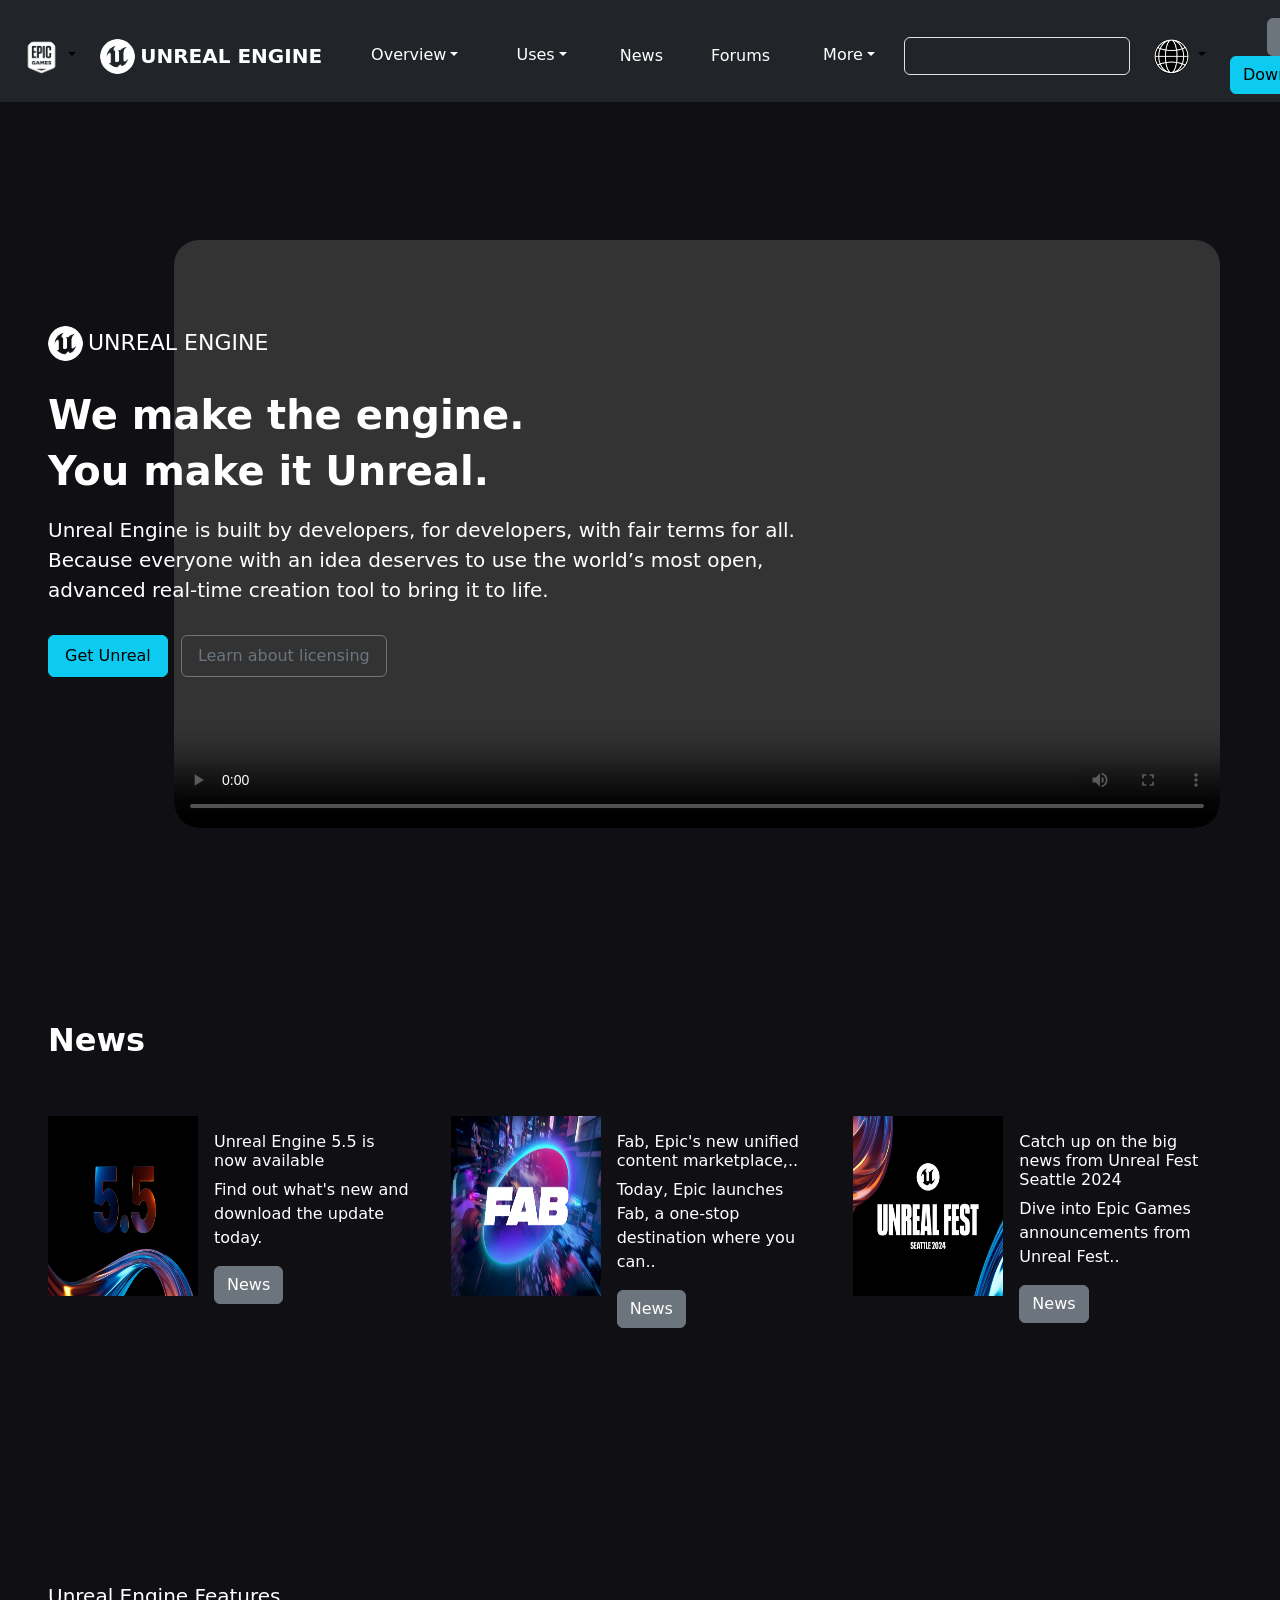
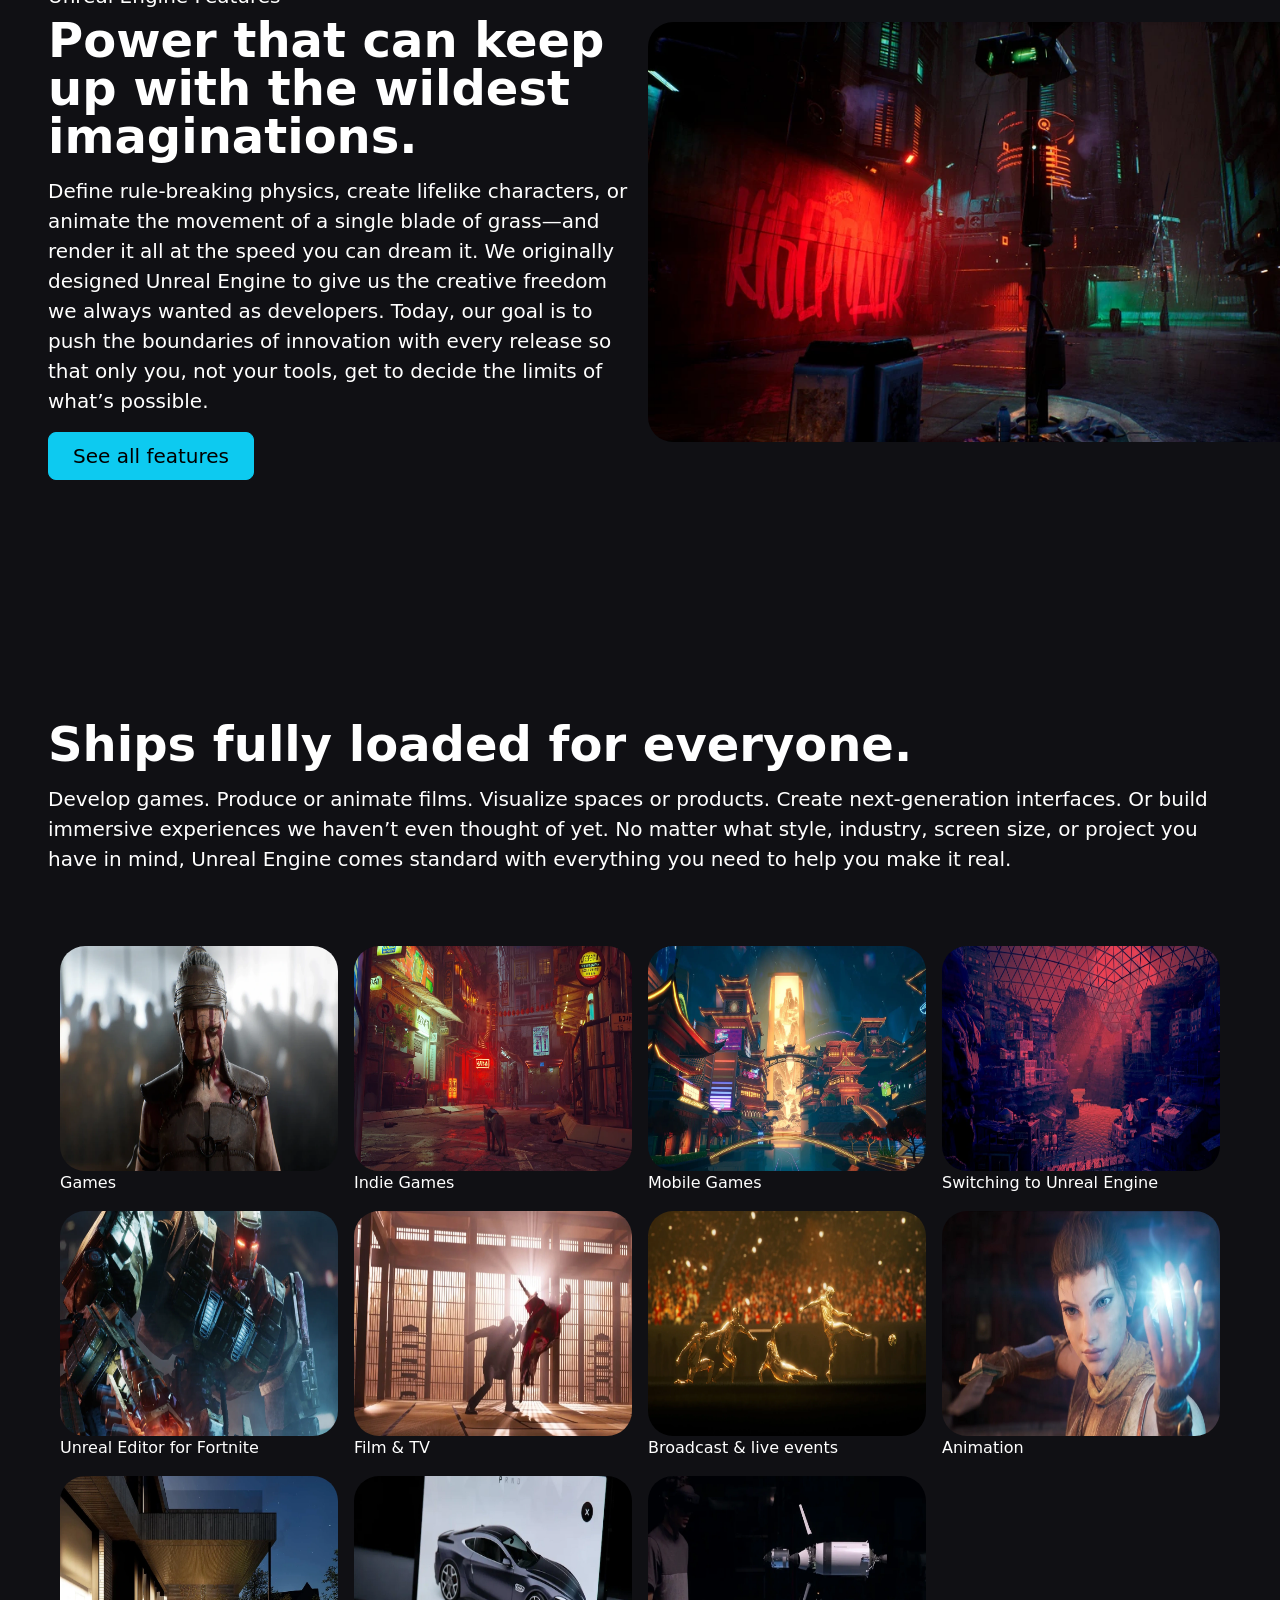
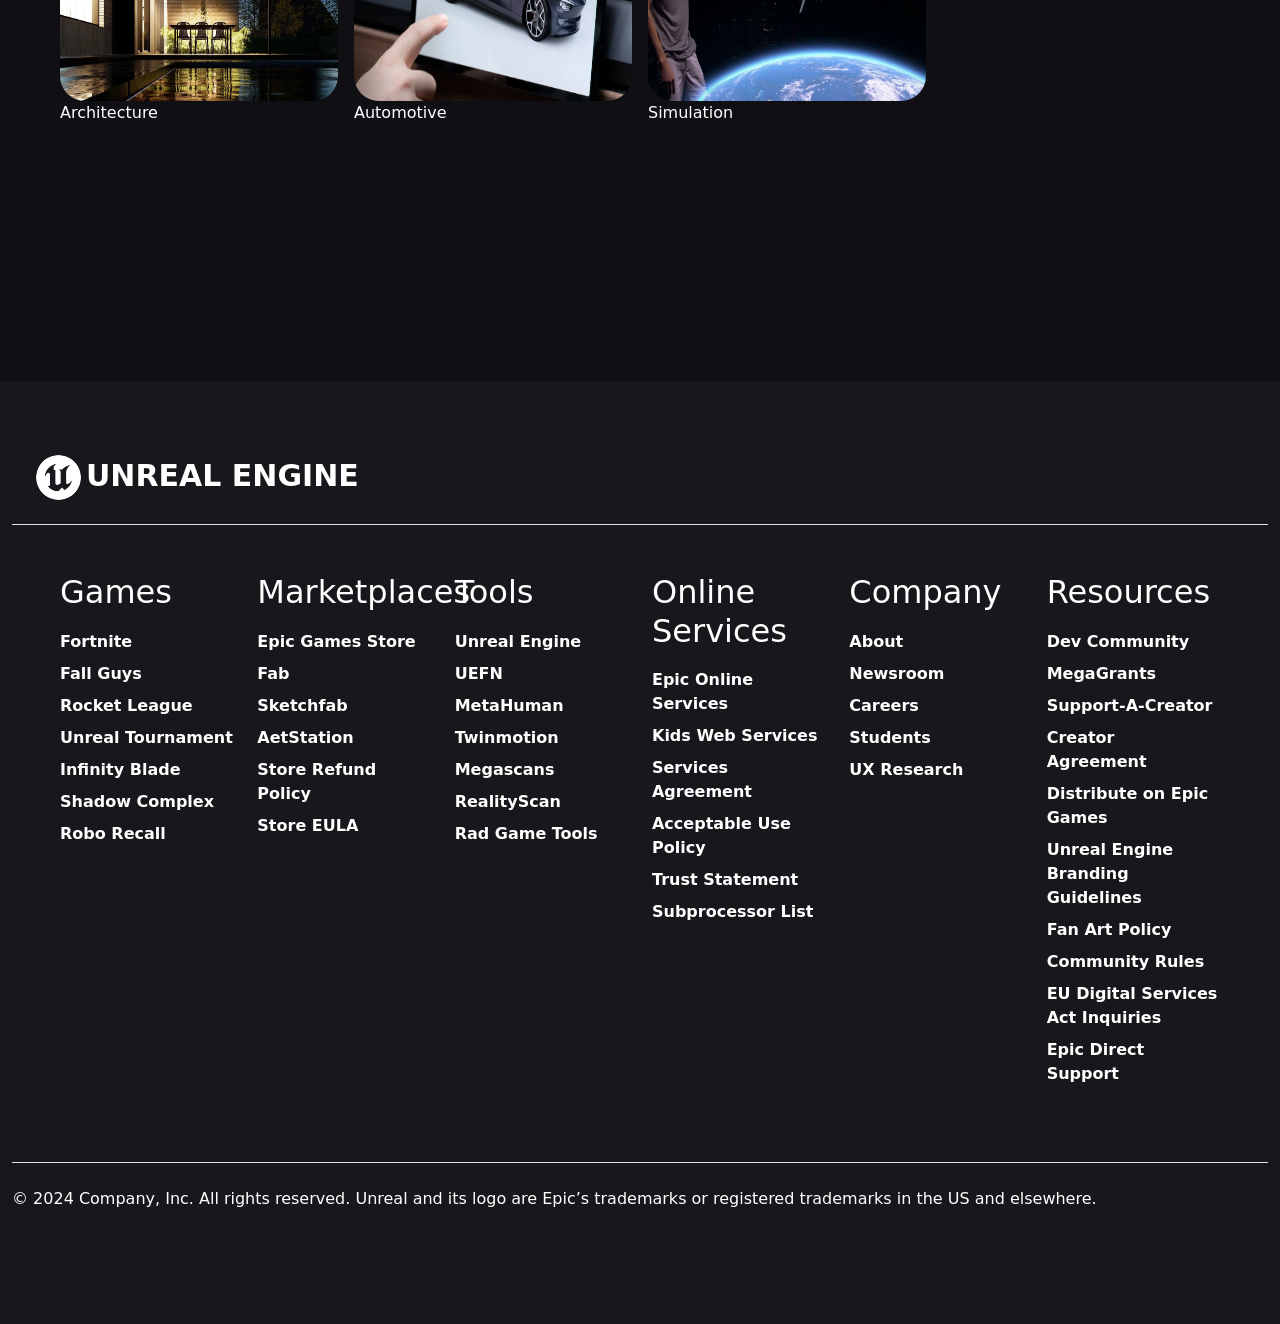
==== index.html @ 0ea53f39 "new" ====
<!DOCTYPE html>
<html lang="en">

<head>
  <meta charset="UTF-8">
    <meta name="viewport" content="width=device-width, initial-scale=1.0">
    <title>unrealengine.com</title>
    <link rel="icon" href="img/UNREALE-LOGO.png"/>
    <link href="https://cdn.jsdelivr.net/npm/bootstrap@5.3.3/dist/css/bootstrap.min.css" rel="stylesheet"
        integrity="sha384-QWTKZyjpPEjISv5WaRU9OFeRpok6YctnYmDr5pNlyT2bRjXh0JMhjY6hW+ALEwIH" crossorigin="anonymous">
    <script src="https://cdn.jsdelivr.net/npm/bootstrap@5.3.3/dist/js/bootstrap.bundle.min.js"
        integrity="sha384-YvpcrYf0tY3lHB60NNkmXc5s9fDVZLESaAA55NDzOxhy9GkcIdslK1eN7N6jIeHz"
        crossorigin="anonymous"></script>
    <link rel="stylesheet" href="style.css" />
</head>

<body>

                              <!-- --------- Navbar --------- -->

    <nav class="navbar navbar-expand-lg navbar-dark bg-dark">
        <div class="container-fluid nav">
            <div class="dropdown text-end mx-4">
                <a href="#" class="d-block link-body-emphasis text-decoration-none dropdown-toggle"
                    data-bs-toggle="dropdown" aria-expanded="false">
                    <img src="img/EPIC-LOGO.png" alt="mdo" width="35" height="35" class="rounded-circle">
                </a>
                <ul class="dropdown-menu text-small text-bg-dark">
                    <li><a class="dropdown-item text-bg-dark" href="#">Play</a></li>
                    <li><a class="dropdown-item text-bg-dark" href="#">Fortnite</a></li>
                    <li><a class="dropdown-item text-bg-dark" href="#">Rocket League</a></li>
                    <li><a class="dropdown-item text-bg-dark" href="#">Fall Guys</a></li>
                    <li><hr class="dropdown-divider"></li>
                    <li><a class="dropdown-item text-bg-dark" href="#">Discover</a></li>
                    <li><a class="dropdown-item text-bg-dark" href="#">Epic Games Store</a></li>
                    <li><a class="dropdown-item text-bg-dark" href="#">Fab</a></li>
                    <li><a class="dropdown-item text-bg-dark" href="#">SketchFab</a></li>
                    <li><a class="dropdown-item text-bg-dark" href="#">ArtStation</a></li>
                </ul>
            </div>

            <a class="navbar-logo" href="index.html"><img src="img/UNREALE-LOGO.png" alt="E" width="35" height="35"></a>
            <a class="navbar-brand" href="#">UNREAL ENGINE</a>
            <button class="navbar-toggler" type="button" data-bs-toggle="collapse"
                data-bs-target="#navbarNavDarkDropdown" aria-controls="navbarNavDarkDropdown" aria-expanded="false"
                aria-label="Toggle navigation">
                <span class="navbar-toggler-icon"></span>
            </button>
            <div class="collapse navbar-collapse" id="navbarNavDarkDropdown">
                <ul class="navbar-nav">
                    <li class="nav-item dropdown">
                        <button class="btn btn-dark dropdown-toggle mx-3" data-bs-toggle="dropdown"
                            aria-expanded="false">Overview</button>
                        <ul class="dropdown-menu dropdown-menu-dark">
                            <li><a class="dropdown-item" href="#">Unreal Engine</a></li>
                            <li><a class="dropdown-item" href="#">Features</a></li>
                            <li><a class="dropdown-item" href="#">Licensing</a></li>
                            <li><a class="dropdown-item" href="#">FAQ</a></li>
                        </ul>
                    </li>
                    <li class="nav-item dropdown">
                        <button class="btn btn-dark dropdown-toggle mx-3" data-bs-toggle="dropdown"
                            aria-expanded="false">Uses</button>
                        <ul class="dropdown-menu dropdown-menu-dark">
                            <li><a class="dropdown-item" href="#">Switching to Unreal Engine</a></li>
                            <li><a class="dropdown-item" href="#">AAA games</a></li>
                            <li><a class="dropdown-item" href="#">Indie games</a></li>
                            <li><a class="dropdown-item" href="#">Mobile games</a></li>
                            <li><a class="dropdown-item" href="#">Unreal Editor for Fortnite </a></li>
                            <li><a class="dropdown-item" href="#">Film & TV</a></li>
                            <li><a class="dropdown-item" href="#">Broadcast & live events</a></li>
                            <li><a class="dropdown-item" href="#">Animation</a></li>
                            <li><a class="dropdown-item" href="#">Architecture</a></li>
                            <li><a class="dropdown-item" href="#">Automotive</a></li>
                            <li><a class="dropdown-item" href="#">Simulation</a></li>
                        </ul>
                    </li>
                    <li><a href="#" class="nav-link px-2 text-white mx-3">News</a></li>
                    <li><a href="#" class="nav-link px-2 text-white mx-3">Forums</a></li>
                    <li class="nav-item dropdown">
                        <button class="btn btn-dark dropdown-toggle mx-3" data-bs-toggle="dropdown"
                            aria-expanded="false">More</button>
                        <ul class="dropdown-menu dropdown-menu-dark">
                            <li><a class="dropdown-item" href="#">Documentation</a></li>
                            <li><a class="dropdown-item" href="#">Features</a></li>
                            <li><a class="dropdown-item" href="#">Licensing</a></li>
                            <li><a class="dropdown-item" href="#">Marketplace</a></li>
                        </ul>
                    </li>
                </ul>
            </div>

            <form class="col-12 col-lg-auto mb-3 mb-lg-0 me-lg-3" role="search">
                <input type="search" class="form-control form-control-dark text-bg-dark text-white" placeholder="Search"
                    aria-label="Search">
            </form>

            <div class="dropdown text-end mx-2">
                <a href="#" class="d-block link-body-emphasis text-decoration-none dropdown-toggle"
                    data-bs-toggle="dropdown" aria-expanded="false">
                    <img src="img/globle-icon.jpg" alt="mdo" width="35" height="35" class="rounded-circle">
                </a>
                <ul class="dropdown-menu text-small text-bg-dark">
                    <li><a class="dropdown-item text-bg-dark" href="#">English</a></li>
                    <li><a class="dropdown-item text-bg-dark" href="#">Hindi</a></li>
                </ul>
            </div>

            <div class="text-end tx-part">
                <a class="signin" href="sign.html" target="_blank"><button type="button" class="btn btn-secondary mx-1">Sign in</button></a>
                <button type="button" class="btn btn-info mx-3">Download</button>
            </div>
        </div>
    </nav>




                              <!-- ----- Hero-Content ----- -->


    <div class="container-fluid my-5 mymain">
        <div class="myvid px-5" style="text-align: right;">
            <video class="object-fit-contain vid-main" width="1046" height="588.38" controls autoplay loop>
                <source src="video/unreal.mp4" type="video/mp4">
            </video>
        </div>
        <div class="row hero-txt">
            <div class="col-sm-8 p-5">
                <h3><img src="img/UNREALE-LOGO.png" alt="unrealEngine-logo" width="35" height="35">UNREAL ENGINE</h3>
                <h2>We make the engine.</h2>
                <h2 class="h2-last">You make it Unreal.</h2>
                <span><p>Unreal Engine is built by developers, for developers, with fair terms for all. <br>
                  Because everyone with an idea deserves to use the world’s most open, advanced real-time creation tool to bring it to life.</p></span> 
                <button class="btn btn-info me-2 p-2 px-3">Get Unreal</button>
                <button class="btn btn-outline-secondary p-2 px-3">Learn about licensing</button>
            </div>
            <div class="col-sm-4"></div>
        </div>
    </div>

                              <!-- ------ content-1 ------ -->

    <div class="container-fluid p-5 my-5 content-1" id="hanging-icons">
        <h2>News</h2>
        <div class="row g-4 py-5 row-cols-1 row-cols-lg-3">
          <div class="col d-flex align-items-start">
            <div class="icon-square text-body-emphasis bg-body-secondary d-inline-flex align-items-center justify-content-center fs-4 flex-shrink-0 news-img-1">
              <img src="img/unreal-5-5.jpeg" alt="unreal-5.5" width="150" height="180"/>
            </div>
            <div class="news-info-1 p-3">
              <h3 class="fs-6">Unreal Engine 5.5 is now available</h3>
              <p>Find out what's new and download the update today.</p>
              <a href="#" class="btn btn-secondary">News</a>
            </div>
          </div>
          <div class="col d-flex align-items-start">
            <div class="icon-square text-body-emphasis bg-body-secondary d-inline-flex align-items-center justify-content-center fs-4 flex-shrink-0 news-img-2">
                <img src="img/unreal-fab.webp" alt="unreal-fab" width="150" height="180"/>
            </div>
            <div class="news-info-2 p-3">
              <h3 class="fs-6">Fab, Epic's new unified content marketplace,..</h3>
              <p>Today, Epic launches Fab, a one-stop destination where you can..</p>
              <a href="#" class="btn btn-secondary">News</a>
            </div>
          </div>
          <div class="col d-flex align-items-start">
            <div class="icon-square text-body-emphasis bg-body-secondary d-inline-flex align-items-center justify-content-center fs-4 flex-shrink-0 news-img-3">
                <img src="img/Unreal_Fest-1.jpg" alt="unreal-fest" width="150" height="180"/>
            </div>
            <div class="news-info-3 p-3">
              <h3 class="fs-6">Catch up on the big news from Unreal Fest Seattle 2024</h3>
              <p>Dive into Epic Games announcements from Unreal Fest..</p>
              <a href="#" class="btn btn-secondary">News</a>
            </div>
          </div>
        </div>
    </div>

                              <!-- Content-2 -->

    <div class="container-fluid col-xxl-12 p-5 my-5 content-2">
        <div class="row flex-lg-row-reverse align-items-center g-3 py-5">
          <div class="col-10 col-sm-8 col-lg-6">
            <img src="img/cyberpunk-street-environment.webp" class="d-block mx-lg-auto " alt="Bootstrap Themes" width="745" height="420">
          </div>
          <div class="col-lg-6 C2-info">
            <h5>Unreal Engine Features</h5>
            <h1 class="display-5 fw-bold lh-1 mb-3">Power that can keep up with the wildest imaginations.</h1>
            <p class="lead">Define rule-breaking physics, create lifelike characters, or animate the movement of a single blade of grass—and render it all at the speed you can dream it. We originally designed Unreal Engine to give us the creative freedom we always wanted as developers. Today, our goal is to push the boundaries of innovation with every release so that only you, not your tools, get to decide the limits of what’s possible.</p>
            <div class="d-grid gap-2 d-md-flex justify-content-md-start">
              <button type="button" class="btn btn-info btn-lg px-4 me-md-2">See all features</button>
            </div>
          </div>
        </div>
    </div>

                              <!-- Content-3 -->

    <div class="container-fluid col-xxl-12 p-5 my-5 content-3">
        <div class="row flex-lg-row-reverse align-items-center g-5 py-5">
          <div class="col-lg-12">
            <h1 class="display-5 fw-bold lh-1 mb-3">Ships fully loaded for everyone.</h1>
            <p class="lead">Develop games. Produce or animate films. Visualize spaces or products. Create next-generation interfaces. Or build immersive experiences we haven’t even thought of yet. No matter what style, industry, screen size, or project you have in mind, Unreal Engine comes standard with everything you need to help you make it real. </p>
          </div>
        </div>

                              <!-- IMAGE CONTENT -->

        <div class="album py-2">
            <div class="container-fluid">
                <div class="row row-cols-1 row-cols-sm-2 row-cols-md-4 g-3">
                    <div class="col">
                        <div class="card-1">
                          <img src="img/Games.webp" alt="Games" height="225" width="100%" >
                          <title>Placeholder</title><rect width="100%" height="100%" fill="#55595c"></rect><text x="50%" y="50%" fill="#eceeef" dy=".3em">Games</text>
                        </div>
                      </div>
                      
                      <div class="col">
                        <div class="card-2">
                          <img src="img/Indie games.webp" alt="Games" height="225" width="100%" >
                          <title>Placeholder</title><rect width="100%" height="100%" fill="#55595c"></rect><text x="50%" y="50%" fill="#eceeef" dy=".3em">Indie Games</text>
                        </div>
                      </div>
          
                      <div class="col">
                        <div class="card-3">
                          <img src="img/Mobile games.webp" alt="Games" height="225" width="100%" >
                          <title>Placeholder</title><rect width="100%" height="100%" fill="#55595c"></rect><text x="50%" y="50%" fill="#eceeef" dy=".3em">Mobile Games</text>
                        </div>
                      </div>
              
                      <div class="col">
                        <div class="card-4">
                          <img src="img/Switching to Unreal Engine.webp" alt="Games" height="225" width="100%" >
                          <title>Placeholder</title><rect width="100%" height="100%" fill="#55595c"></rect><text x="50%" y="50%" fill="#eceeef" dy=".3em">Switching to Unreal Engine</text>
                        </div>
                      </div>
          
                      <div class="col">
                        <div class="card-5">
                          <img src="img/Unreal Editor for Fortnite.webp" alt="Games" height="225" width="100%" >
                          <title>Placeholder</title><rect width="100%" height="100%" fill="#55595c"></rect><text x="50%" y="50%" fill="#eceeef" dy=".3em">Unreal Editor for Fortnite</text>
                        </div>
                      </div>
          
                      <div class="col">
                        <div class="card-6">
                          <img src="img/Film & TV.webp" alt="Games" height="225" width="100%" >
                          <title>Placeholder</title><rect width="100%" height="100%" fill="#55595c"></rect><text x="50%" y="50%" fill="#eceeef" dy=".3em">Film & TV</text>
                        </div>
                      </div>
              
                      <div class="col">
                        <div class="card-7">
                          <img src="img/Broadcast & live events.webp" alt="Games" height="225" width="100%" >
                          <title>Placeholder</title><rect width="100%" height="100%" fill="#55595c"></rect><text x="50%" y="50%" fill="#eceeef" dy=".3em">Broadcast & live events</text>
                        </div>
                      </div>
          
                      <div class="col">
                        <div class="card-8">
                          <img src="img/Animation.webp" alt="Games" height="225" width="100%" >
                          <title>Placeholder</title><rect width="100%" height="100%" fill="#55595c"></rect><text x="50%" y="50%" fill="#eceeef" dy=".3em">Animation</text>
                        </div>
                      </div>
          
                      <div class="col">
                        <div class="card-9">
                          <img src="img/architecture_thumbnail.webp" alt="Games" height="225" width="100%" >
                          <title>Placeholder</title><rect width="100%" height="100%" fill="#55595c"></rect><text x="50%" y="50%" fill="#eceeef" dy=".3em">Architecture</text>
                        </div>
                      </div>
          
                      <div class="col">
                        <div class="card-10">
                          <img src="img/automotive_thumbnail.webp" alt="Games" height="225" width="100%" >
                          <title>Placeholder</title><rect width="100%" height="100%" fill="#55595c"></rect><text x="50%" y="50%" fill="#eceeef" dy=".3em">Automotive</text>
                        </div>
                      </div>
          
                      <div class="col">
                        <div class="card-11">
                          <img src="img/simulation_thumbnail.webp" alt="Games" height="225" width="100%" >
                          <title>Placeholder</title><rect width="100%" height="100%" fill="#55595c"></rect><text x="50%" y="50%" fill="#eceeef" dy=".3em">Simulation</text>
                        </div>
                    </div>
                </div>
            </div>
        </div>
    </div>
    
                              <!-- ----- FOOTER ----- -->
    
    <div class="container-fluid footer-0">
        <footer class="py-5">
          <div class="d-flex flex-column flex-sm-row justify-content-between p-4 border-bottom">
            <a class="navbar-logo" href="index.html"><img src="img/UNREALE-LOGO.png" alt="E" width="45" height="45">UNREAL ENGINE</a>
          </div>

          <div class="row footer-info p-5">

            <div class="col-6 col-md-2 mb-3">
              <h5 class="fs-2">Games</h5>
              <ul class="nav flex-column">
                <li class="nav-item mb-2"><a href="#" class="nav-link p-0 fs-6">Fortnite</a></li>
                <li class="nav-item mb-2"><a href="#" class="nav-link p-0 fs-6">Fall Guys</a></li>
                <li class="nav-item mb-2"><a href="#" class="nav-link p-0 fs-6">Rocket League</a></li>
                <li class="nav-item mb-2"><a href="#" class="nav-link p-0 fs-6">Unreal Tournament</a></li>
                <li class="nav-item mb-2"><a href="#" class="nav-link p-0 fs-6">Infinity Blade</a></li>
                <li class="nav-item mb-2"><a href="#" class="nav-link p-0 fs-6">Shadow Complex</a></li>
                <li class="nav-item mb-2"><a href="#" class="nav-link p-0 fs-6">Robo Recall</a></li>
              </ul>
            </div>
      
            <div class="col-6 col-md-2 mb-3">
              <h5 class="fs-2">Marketplaces</h5>
              <ul class="nav flex-column">
                <li class="nav-item mb-2"><a href="#" class="nav-link p-0 fs-6">Epic Games Store</a></li>
                <li class="nav-item mb-2"><a href="#" class="nav-link p-0 fs-6">Fab</a></li>
                <li class="nav-item mb-2"><a href="#" class="nav-link p-0 fs-6">Sketchfab</a></li>
                <li class="nav-item mb-2"><a href="#" class="nav-link p-0 fs-6">AetStation</a></li>
                <li class="nav-item mb-2"><a href="#" class="nav-link p-0 fs-6">Store Refund Policy</a></li>
                <li class="nav-item mb-2"><a href="#" class="nav-link p-0 fs-6">Store EULA</a></li>
              </ul>
            </div>
      
            <div class="col-6 col-md-2 mb-3">
              <h5 class="fs-2">Tools</h5>
              <ul class="nav flex-column">
                <li class="nav-item mb-2"><a href="#" class="nav-link p-0 fs-6">Unreal Engine</a></li>
                <li class="nav-item mb-2"><a href="#" class="nav-link p-0 fs-6">UEFN</a></li>
                <li class="nav-item mb-2"><a href="#" class="nav-link p-0 fs-6">MetaHuman</a></li>
                <li class="nav-item mb-2"><a href="#" class="nav-link p-0 fs-6">Twinmotion</a></li>
                <li class="nav-item mb-2"><a href="#" class="nav-link p-0 fs-6">Megascans</a></li>
                <li class="nav-item mb-2"><a href="#" class="nav-link p-0 fs-6">RealityScan</a></li>
                <li class="nav-item mb-2"><a href="#" class="nav-link p-0 fs-6">Rad Game Tools</a></li>
              </ul>
            </div>
      
            <div class="col-6 col-md-2 mb-3">
              <h5 class="fs-2">Online Services</h5>
              <ul class="nav flex-column">
                <li class="nav-item mb-2"><a href="#" class="nav-link p-0 fs-6">Epic Online Services</a></li>
                <li class="nav-item mb-2"><a href="#" class="nav-link p-0 fs-6">Kids Web Services</a></li>
                <li class="nav-item mb-2"><a href="#" class="nav-link p-0 fs-6">Services Agreement</a></li>
                <li class="nav-item mb-2"><a href="#" class="nav-link p-0 fs-6">Acceptable Use Policy</a></li>
                <li class="nav-item mb-2"><a href="#" class="nav-link p-0 fs-6">Trust Statement</a></li>
                <li class="nav-item mb-2"><a href="#" class="nav-link p-0 fs-6">Subprocessor List</a></li>
              </ul>
            </div>
      
            <div class="col-6 col-md-2 mb-3">
              <h5 class="fs-2">Company</h5>
              <ul class="nav flex-column">
                <li class="nav-item mb-2"><a href="#" class="nav-link p-0 fs-6">About</a></li>
                <li class="nav-item mb-2"><a href="#" class="nav-link p-0 fs-6">Newsroom</a></li>
                <li class="nav-item mb-2"><a href="#" class="nav-link p-0 fs-6">Careers</a></li>
                <li class="nav-item mb-2"><a href="#" class="nav-link p-0 fs-6">Students</a></li>
                <li class="nav-item mb-2"><a href="#" class="nav-link p-0 fs-6">UX Research</a></li>
              </ul>
            </div>
      
            <div class="col-6 col-md-2 mb-3">
              <h5 class="fs-2">Resources</h5>
              <ul class="nav flex-column">
                <li class="nav-item mb-2"><a href="#" class="nav-link p-0 fs-6">Dev Community</a></li>
                <li class="nav-item mb-2"><a href="#" class="nav-link p-0 fs-6">MegaGrants</a></li>
                <li class="nav-item mb-2"><a href="#" class="nav-link p-0 fs-6">Support-A-Creator</a></li>
                <li class="nav-item mb-2"><a href="#" class="nav-link p-0 fs-6">Creator Agreement</a></li>
                <li class="nav-item mb-2"><a href="#" class="nav-link p-0 fs-6">Distribute on Epic Games</a></li>
                <li class="nav-item mb-2"><a href="#" class="nav-link p-0 fs-6">Unreal Engine Branding Guidelines</a></li>
                <li class="nav-item mb-2"><a href="#" class="nav-link p-0 fs-6">Fan Art Policy</a></li>
                <li class="nav-item mb-2"><a href="#" class="nav-link p-0 fs-6">Community Rules</a></li>
                <li class="nav-item mb-2"><a href="#" class="nav-link p-0 fs-6">EU Digital Services Act Inquiries</a></li>
                <li class="nav-item mb-2"><a href="#" class="nav-link p-0 fs-6">Epic Direct Support</a></li>
              </ul>
            </div>
          </div>
      
          <div class="d-flex flex-column flex-sm-row justify-content-between py-4 my-1 border-top">
            <p>© 2024 Company, Inc. All rights reserved. Unreal and its logo are Epic’s trademarks or registered trademarks in the US and elsewhere.</p>
            <ul class="list-unstyled d-flex">
              <li class="ms-3"><a class="link-body-emphasis" href="#"><svg class="bi" width="24" height="24"><use xlink:href="#twitter"></use></svg></a></li>
              <li class="ms-3"><a class="link-body-emphasis" href="#"><svg class="bi" width="24" height="24"><use xlink:href="#instagram"></use></svg></a></li>
              <li class="ms-3"><a class="link-body-emphasis" href="#"><svg class="bi" width="24" height="24"><use xlink:href="#facebook"></use></svg></a></li>
            </ul>
          </div>
        </footer>
    </div>

</body>

</html>
---- style.css ----
body{
    background-color: #101014;
}

            
/* Navbar */

.nav{
    padding-top: 10px;
}

.navbar-logo img{
    border-radius: 50%;
    margin-right: 5px;
}

.navbar-brand{
    font-weight: bolder;
    margin-right: 20px;
}

.navbar-collapse{
    font-style: arial sans-serif;
    font-size: 16px;
    font-family: 400;
}

.navbar-collapse button{
    font-style: arial sans-serif;
    font-size: 16px;
    font-weight: 400;
}

/* Hero-Content */


.mymain{
    position: relative;
    padding-top: 90px;
    padding-bottom: 90px;
}

.hero-txt{
    position: absolute;
    top: 0;
    margin-top: 10%;    
    color: white;
}

.hero-txt h2{
    font-size: 40px;
    font-weight: 900;
    font-style: sans-serif;
}

.hero-txt p{
    font-size: 20px;
    font-style: sans-serif;
}

.hero-txt img{
    border-radius: 50%;
    margin-right: 5px;
}

.hero-txt h3{
    font-size: 22px;
    margin-bottom: 30px;
}

.hero-txt .h2-last{
    margin-bottom: 20px;
}

.hero-txt p{
    margin-bottom: 30px;
}

.vid-main{
    border-radius: 25px;  
}

/* content-1 */

.content-1{
    color: white; 
}

.content-1 h2{
    font-weight: bolder;
}
.content-1 h3{
    color: white;
}


/* content-2 */

.content-2 .C2-info{
    color: white;
}

.content-2 img{
    border-radius: 25px;
}

/* content-3 */

.content-3{
    color: white;
}

/* IMAGE-CONTENT */

.content-3 img{
    border-radius: 25px;
}

/* FOOTER */

.footer-0{
    background-color: #18181c;
    color: white;
    margin-top: 200px;
}

.footer-0 a{
    text-decoration: none;
    color: white;
    font-size: 30px;
    font-weight: 600;
}
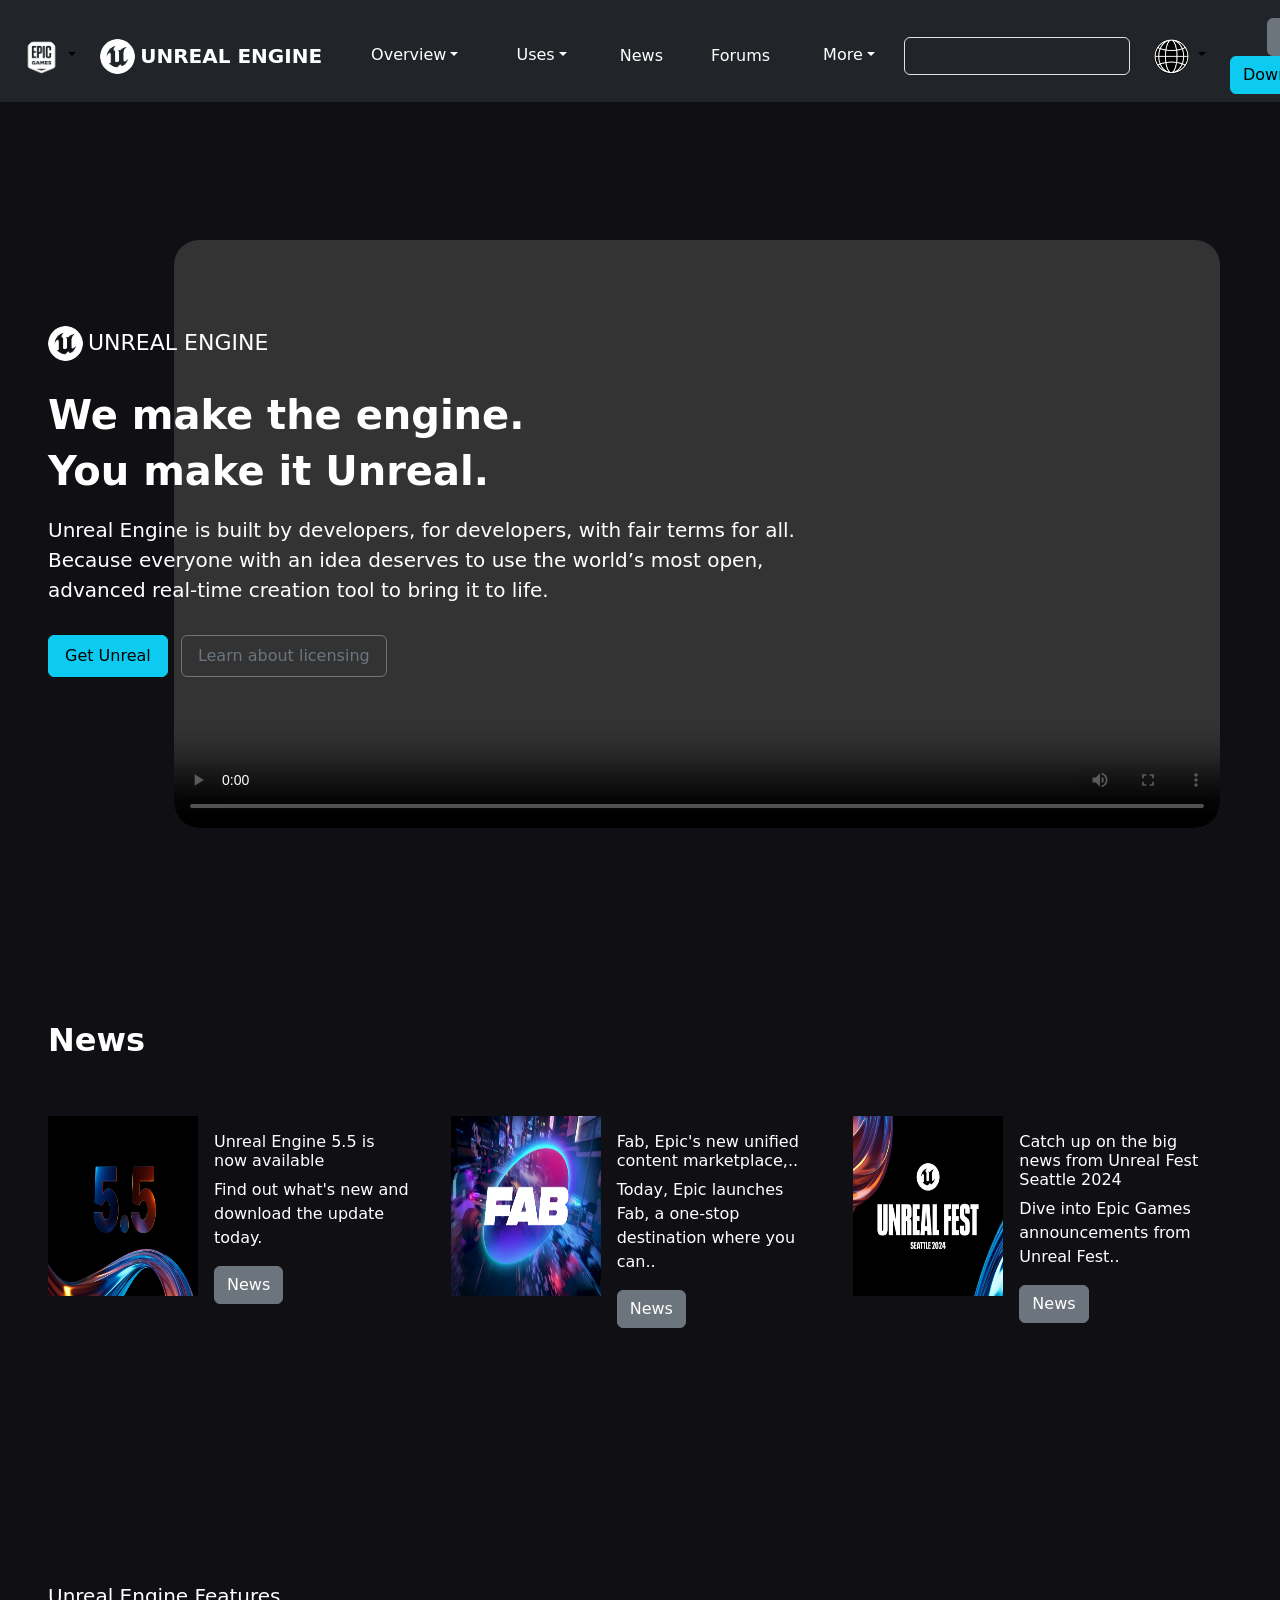
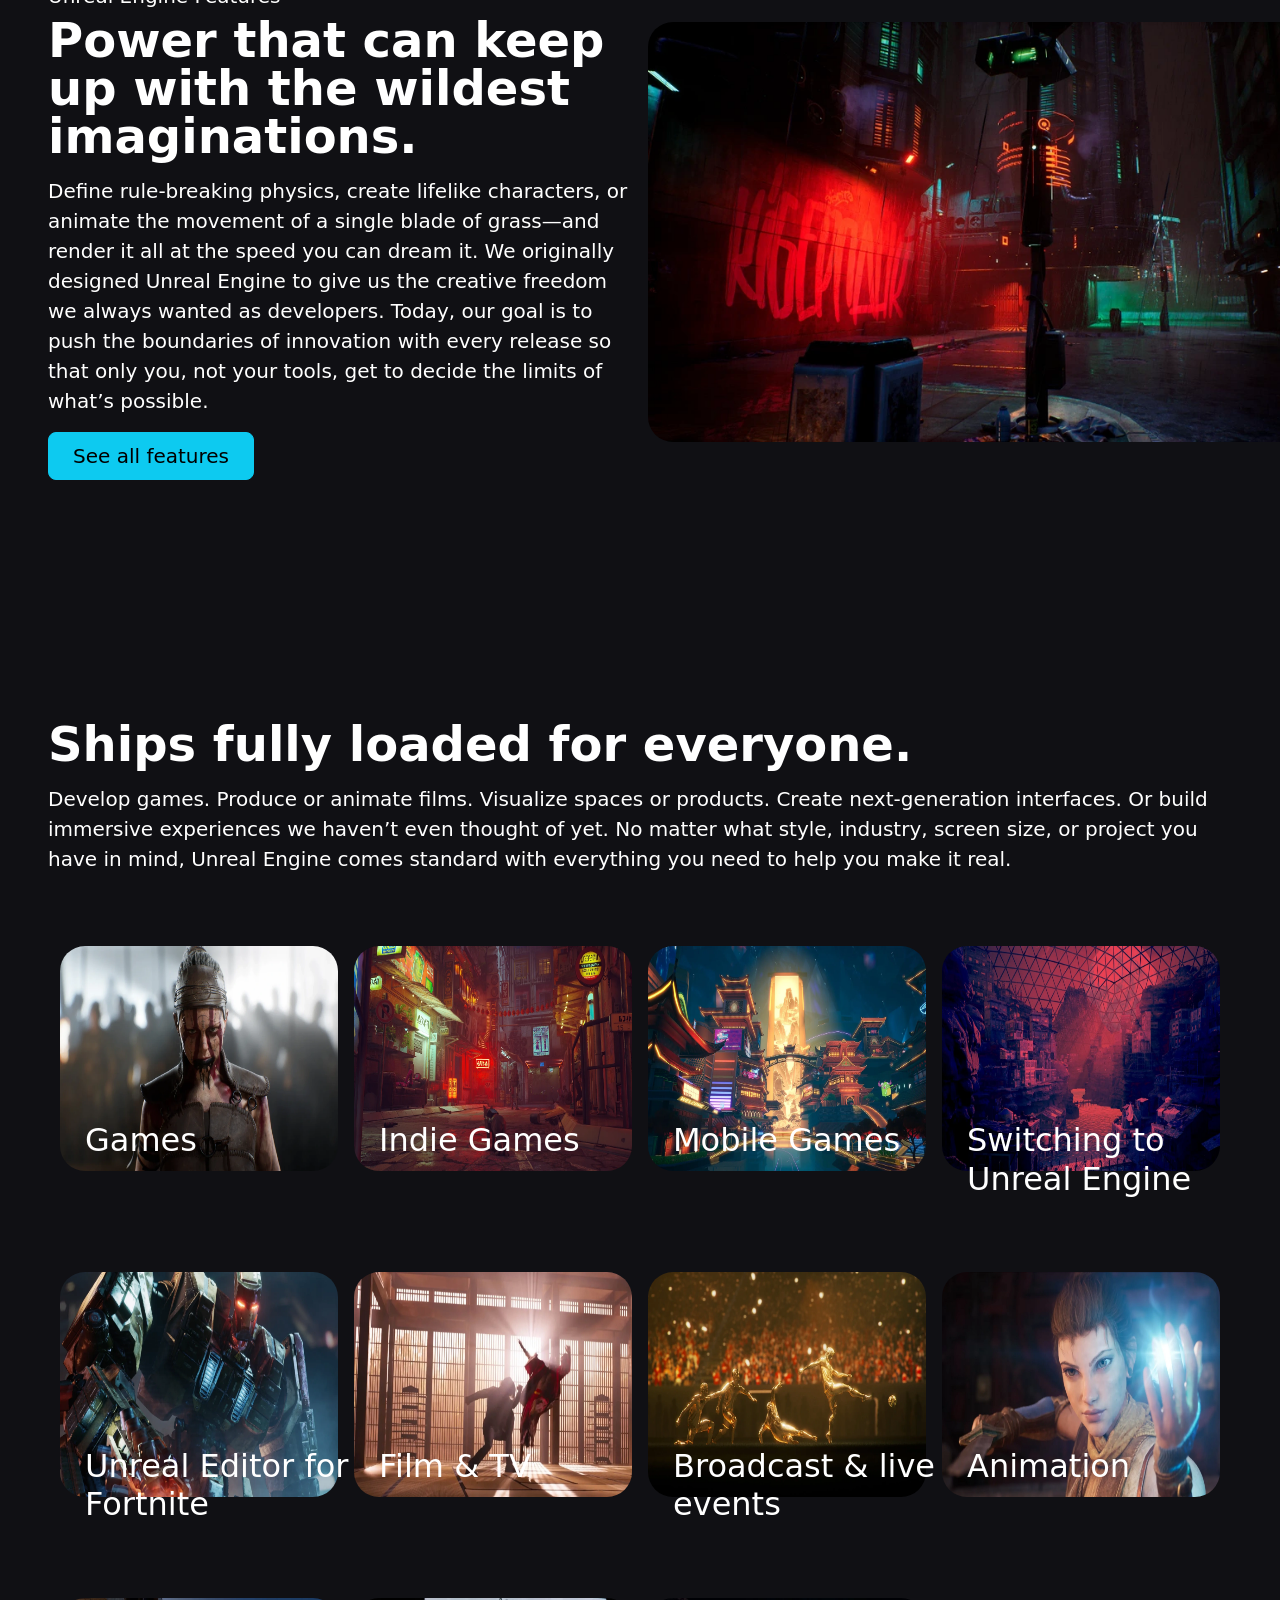
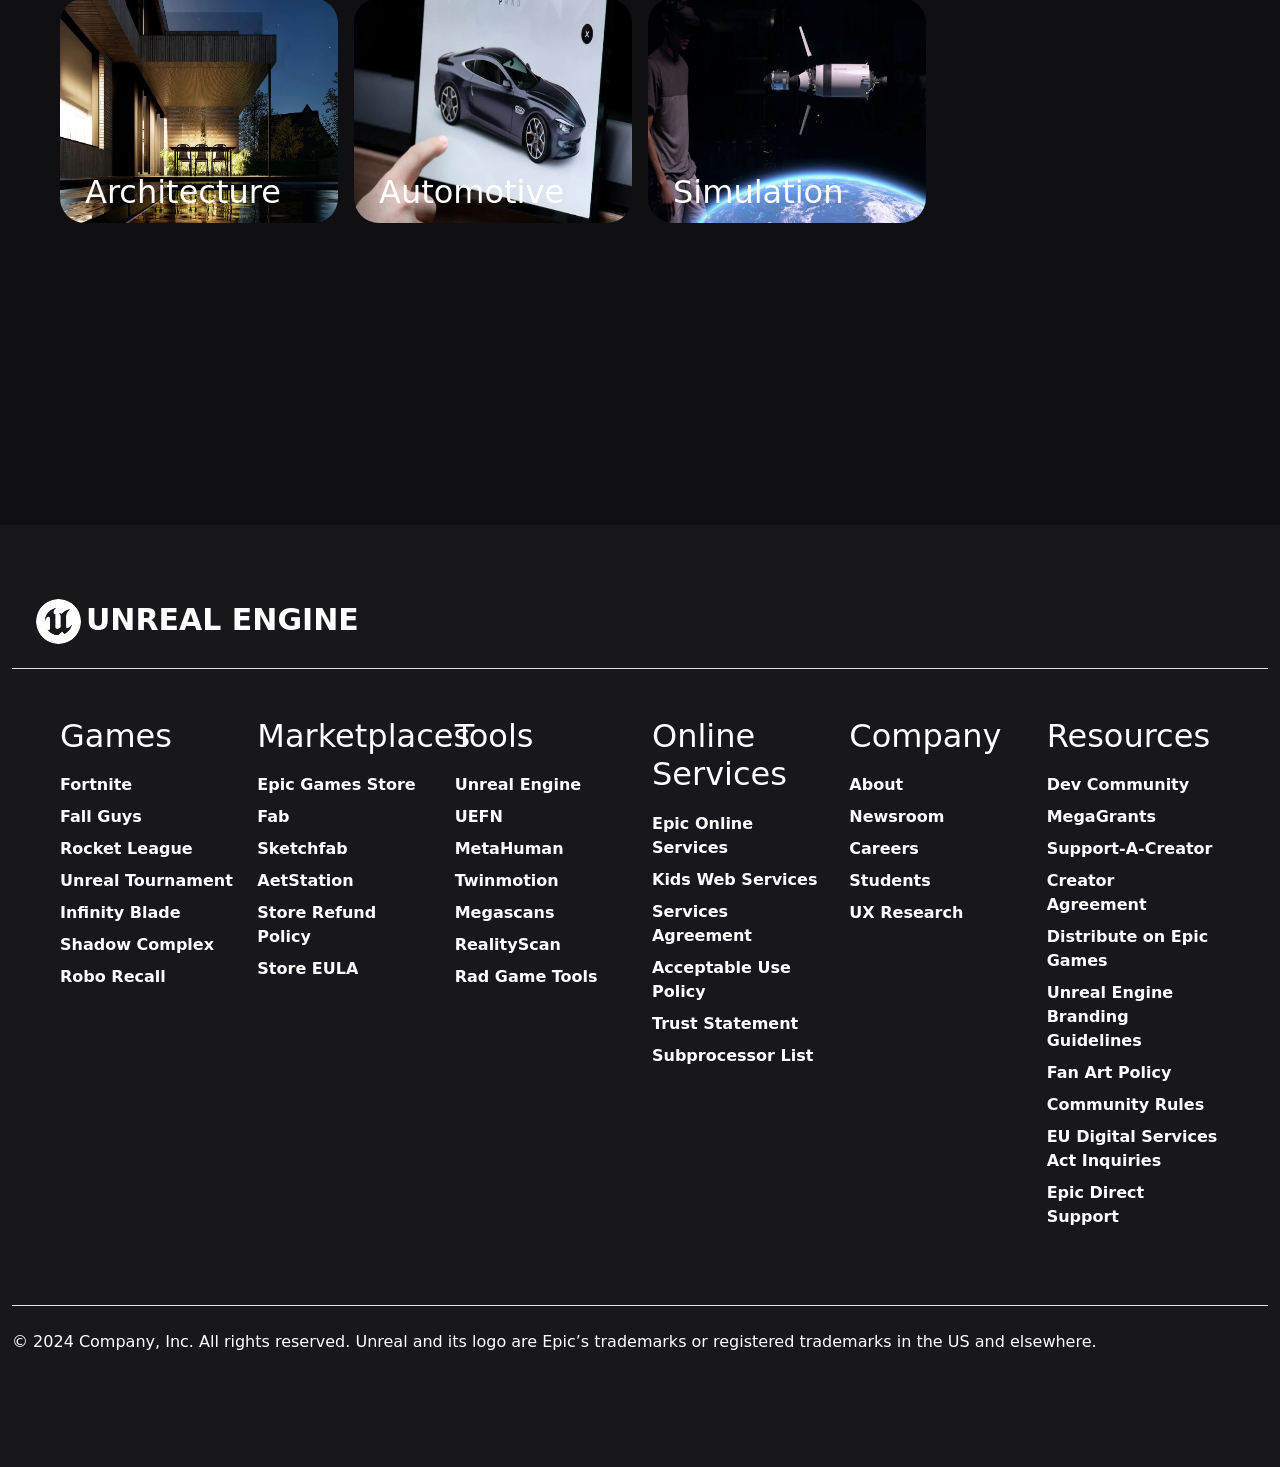
==== commit 1e356a23: "Update index.html Add h2 tag to image content  Signed-off-by: B1swanath <168811494+B1swanath@users.n" ====
--- a/index.html
+++ b/index.html
@@ -213,77 +213,77 @@
                     <div class="col">
                         <div class="card-1">
                           <img src="img/Games.webp" alt="Games" height="225" width="100%" >
-                          <title>Placeholder</title><rect width="100%" height="100%" fill="#55595c"></rect><text x="50%" y="50%" fill="#eceeef" dy=".3em">Games</text>
+                          <h2 class="img-title">Games</h2>
                         </div>
                       </div>
                       
                       <div class="col">
                         <div class="card-2">
                           <img src="img/Indie games.webp" alt="Games" height="225" width="100%" >
-                          <title>Placeholder</title><rect width="100%" height="100%" fill="#55595c"></rect><text x="50%" y="50%" fill="#eceeef" dy=".3em">Indie Games</text>
+                          <h2 class="img-title">Indie Games</h2>
                         </div>
                       </div>
           
                       <div class="col">
                         <div class="card-3">
                           <img src="img/Mobile games.webp" alt="Games" height="225" width="100%" >
-                          <title>Placeholder</title><rect width="100%" height="100%" fill="#55595c"></rect><text x="50%" y="50%" fill="#eceeef" dy=".3em">Mobile Games</text>
+                          <h2 class="img-title">Mobile Games</h2>
                         </div>
                       </div>
               
                       <div class="col">
                         <div class="card-4">
                           <img src="img/Switching to Unreal Engine.webp" alt="Games" height="225" width="100%" >
-                          <title>Placeholder</title><rect width="100%" height="100%" fill="#55595c"></rect><text x="50%" y="50%" fill="#eceeef" dy=".3em">Switching to Unreal Engine</text>
+                          <h2 class="img-title">Switching to Unreal Engine</h2>
                         </div>
                       </div>
           
                       <div class="col">
                         <div class="card-5">
                           <img src="img/Unreal Editor for Fortnite.webp" alt="Games" height="225" width="100%" >
-                          <title>Placeholder</title><rect width="100%" height="100%" fill="#55595c"></rect><text x="50%" y="50%" fill="#eceeef" dy=".3em">Unreal Editor for Fortnite</text>
+                          <h2 class="img-title">Unreal Editor for Fortnite</h2>
                         </div>
                       </div>
           
                       <div class="col">
                         <div class="card-6">
                           <img src="img/Film & TV.webp" alt="Games" height="225" width="100%" >
-                          <title>Placeholder</title><rect width="100%" height="100%" fill="#55595c"></rect><text x="50%" y="50%" fill="#eceeef" dy=".3em">Film & TV</text>
+                          <h2 class="img-title">Film & TV</h2>
                         </div>
                       </div>
               
                       <div class="col">
                         <div class="card-7">
                           <img src="img/Broadcast & live events.webp" alt="Games" height="225" width="100%" >
-                          <title>Placeholder</title><rect width="100%" height="100%" fill="#55595c"></rect><text x="50%" y="50%" fill="#eceeef" dy=".3em">Broadcast & live events</text>
+                          <h2 class="img-title">Broadcast & live events</h2>
                         </div>
                       </div>
           
                       <div class="col">
                         <div class="card-8">
                           <img src="img/Animation.webp" alt="Games" height="225" width="100%" >
-                          <title>Placeholder</title><rect width="100%" height="100%" fill="#55595c"></rect><text x="50%" y="50%" fill="#eceeef" dy=".3em">Animation</text>
+                          <h2 class="img-title">Animation</h2>
                         </div>
                       </div>
           
                       <div class="col">
                         <div class="card-9">
                           <img src="img/architecture_thumbnail.webp" alt="Games" height="225" width="100%" >
-                          <title>Placeholder</title><rect width="100%" height="100%" fill="#55595c"></rect><text x="50%" y="50%" fill="#eceeef" dy=".3em">Architecture</text>
+                          <h2 class="img-title">Architecture</h2>
                         </div>
                       </div>
           
                       <div class="col">
                         <div class="card-10">
                           <img src="img/automotive_thumbnail.webp" alt="Games" height="225" width="100%" >
-                          <title>Placeholder</title><rect width="100%" height="100%" fill="#55595c"></rect><text x="50%" y="50%" fill="#eceeef" dy=".3em">Automotive</text>
+                          <h2 class="img-title">Automotive</h2>
                         </div>
                       </div>
           
                       <div class="col">
                         <div class="card-11">
                           <img src="img/simulation_thumbnail.webp" alt="Games" height="225" width="100%" >
-                          <title>Placeholder</title><rect width="100%" height="100%" fill="#55595c"></rect><text x="50%" y="50%" fill="#eceeef" dy=".3em">Simulation</text>
+                          <h2 class="img-title">Simulation</h2>
                         </div>
                     </div>
                 </div>
--- a/style.css
+++ b/style.css
@@ -116,6 +116,62 @@
     border-radius: 25px;
 }
 
+.content-3 .card-1 .img-title{
+    position: relative;
+    bottom: 50px;
+    left: 25px;
+}
+.content-3 .card-2 .img-title{
+    position: relative;
+    bottom: 50px;
+    left: 25px;
+}
+.content-3 .card-3 .img-title{
+    position: relative;
+    bottom: 50px;
+    left: 25px;
+}
+.content-3 .card-4 .img-title{
+    position: relative;
+    bottom: 50px;
+    left: 25px;
+}
+.content-3 .card-5 .img-title{
+    position: relative;
+    bottom: 50px;
+    left: 25px;
+}
+.content-3 .card-6 .img-title{
+    position: relative;
+    bottom: 50px;
+    left: 25px;
+}
+.content-3 .card-7 .img-title{
+    position: relative;
+    bottom: 50px;
+    left: 25px;
+}
+.content-3 .card-8 .img-title{
+    position: relative;
+    bottom: 50px;
+    left: 25px;
+}
+.content-3 .card-9 .img-title{
+    position: relative;
+    bottom: 50px;
+    left: 25px;
+}
+.content-3 .card-10 .img-title{
+    position: relative;
+    bottom: 50px;
+    left: 25px;
+}
+.content-3 .card-11 .img-title{
+    position: relative;
+    bottom: 50px;
+    left: 25px;
+}
+
 /* FOOTER */
 
 .footer-0{
